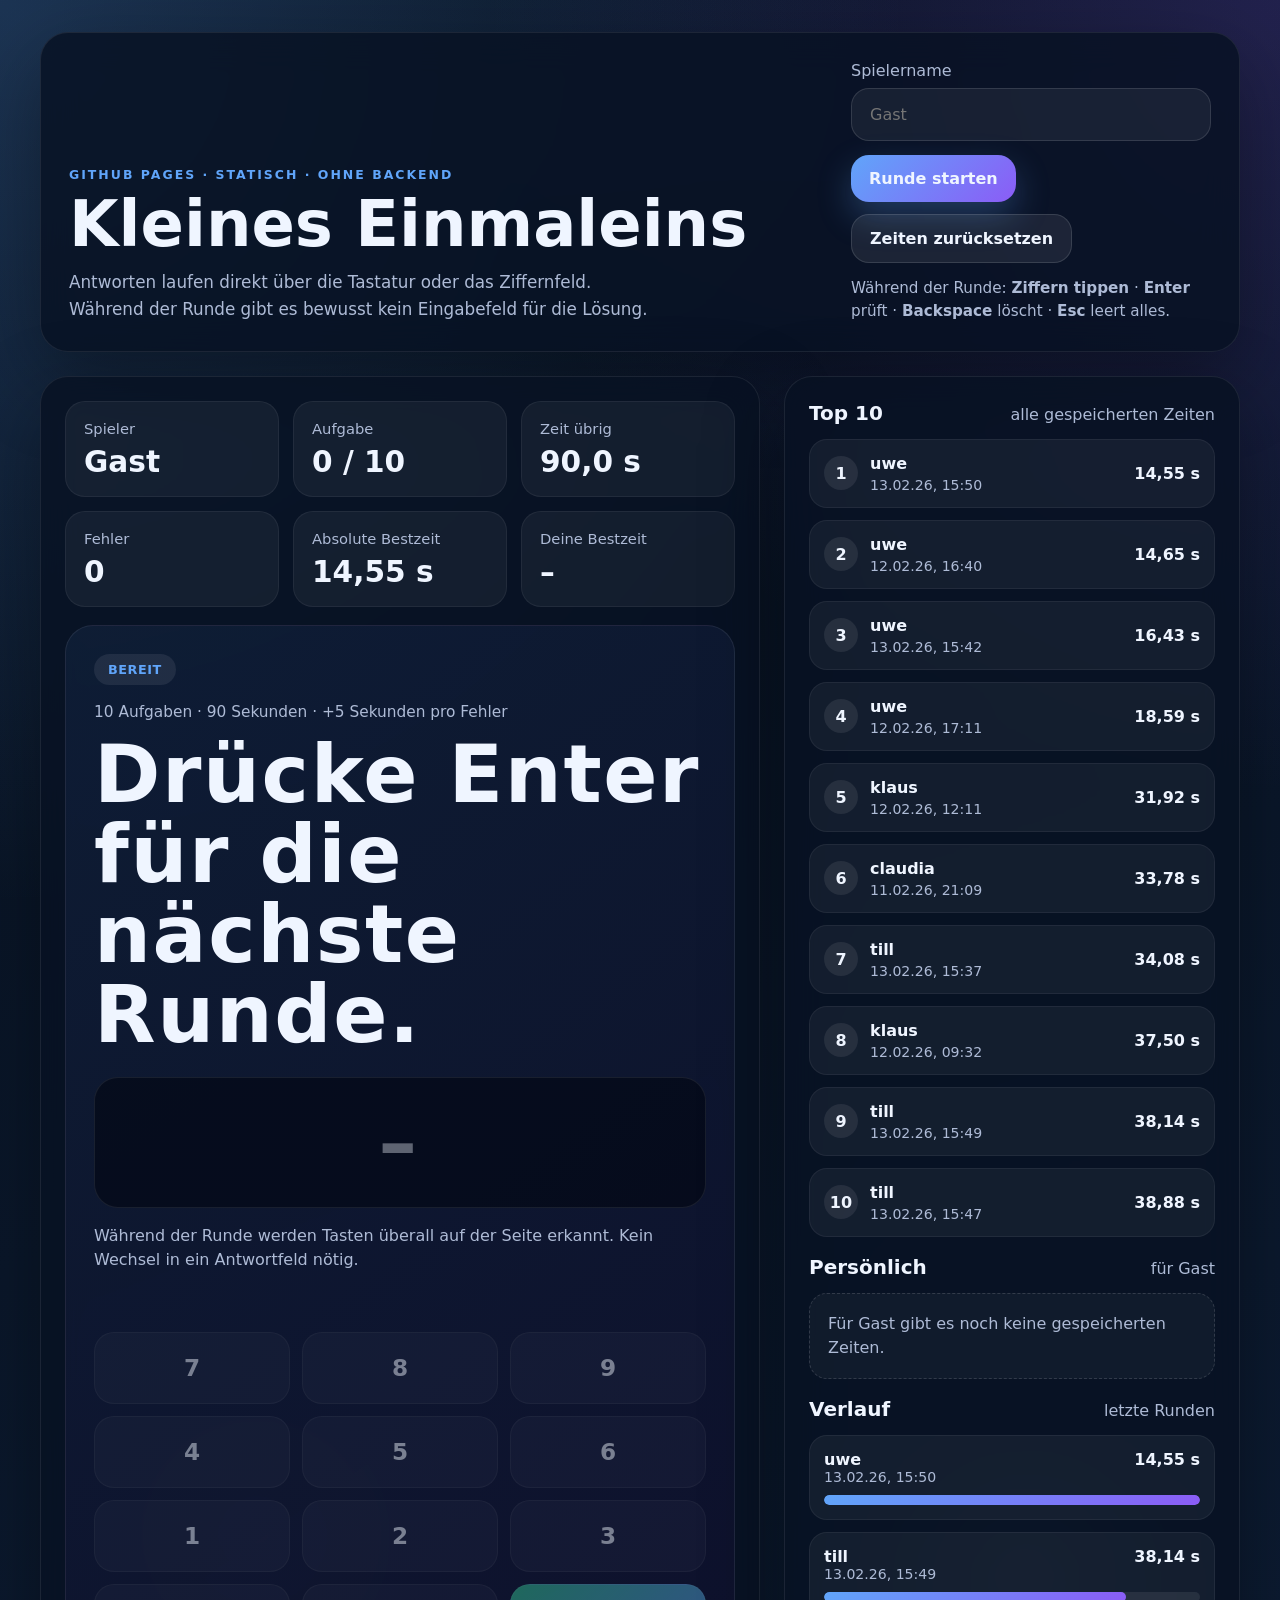
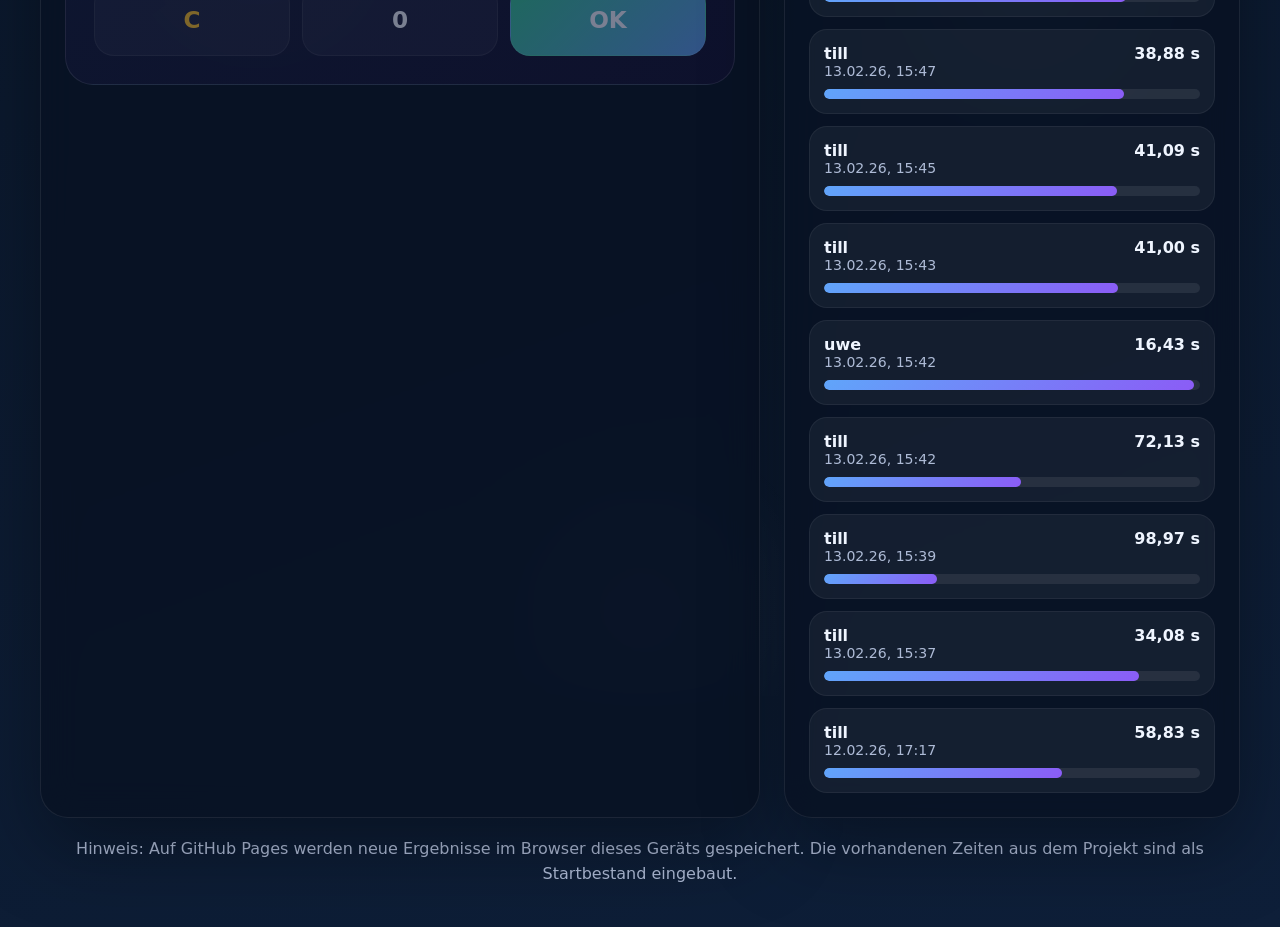
==== zeiten.html @ 7a658442 "initial commit" ====
<!DOCTYPE html>
<html lang="de">
<head>
  <meta charset="UTF-8">
  <meta name="viewport" content="width=device-width, initial-scale=1.0">
  <meta http-equiv="refresh" content="0; url=./index.html#verlauf">
  <title>Weiterleitung …</title>
  <link rel="canonical" href="./index.html#verlauf">
</head>
<body>
  <p>Die Ergebnisansicht ist nach <a href="./index.html#verlauf">index.html#verlauf</a> umgezogen.</p>
</body>
</html>
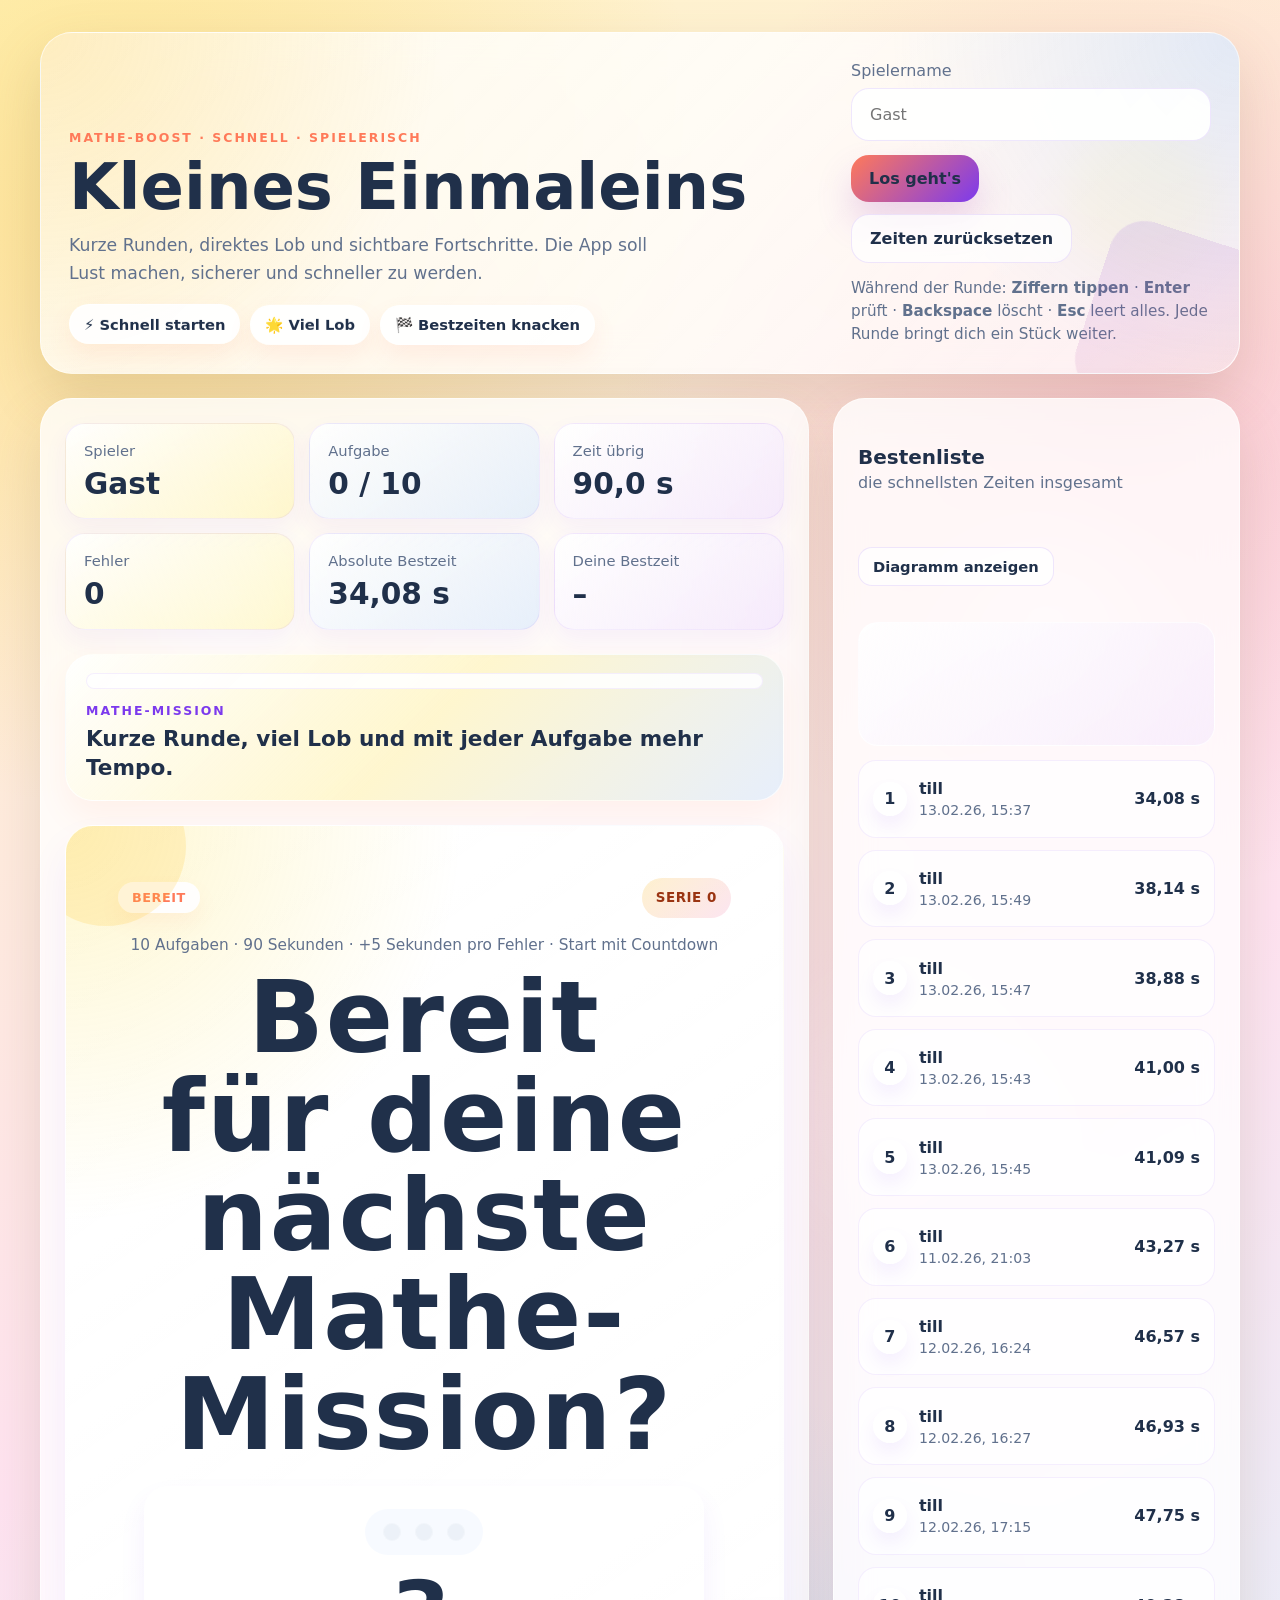
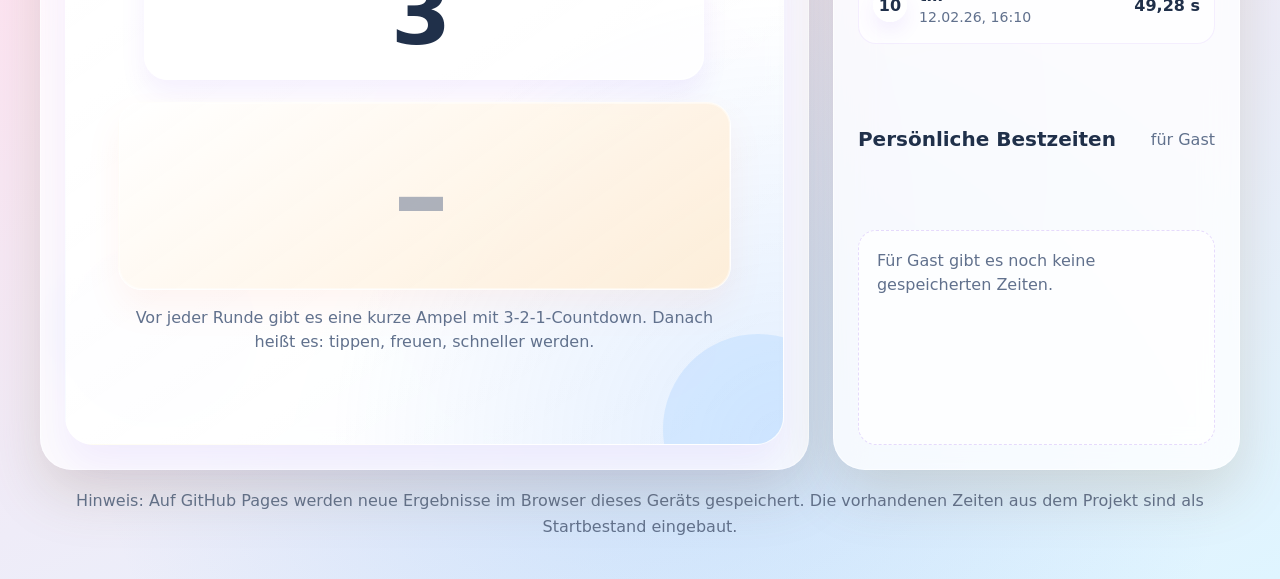
==== commit 32b3ed2b: "Die rechte Seite ist jetzt auf genau zwei Bereiche reduziert: Bestenliste und persönliche Bestzeiten" ====
--- a/zeiten.html
+++ b/zeiten.html
@@ -3,11 +3,11 @@
 <head>
   <meta charset="UTF-8">
   <meta name="viewport" content="width=device-width, initial-scale=1.0">
-  <meta http-equiv="refresh" content="0; url=./index.html#verlauf">
+  <meta http-equiv="refresh" content="0; url=./index.html#bestenliste">
   <title>Weiterleitung …</title>
-  <link rel="canonical" href="./index.html#verlauf">
+  <link rel="canonical" href="./index.html#bestenliste">
 </head>
 <body>
-  <p>Die Ergebnisansicht ist nach <a href="./index.html#verlauf">index.html#verlauf</a> umgezogen.</p>
+  <p>Die Ergebnisansicht ist nach <a href="./index.html#bestenliste">index.html#bestenliste</a> umgezogen.</p>
 </body>
 </html>
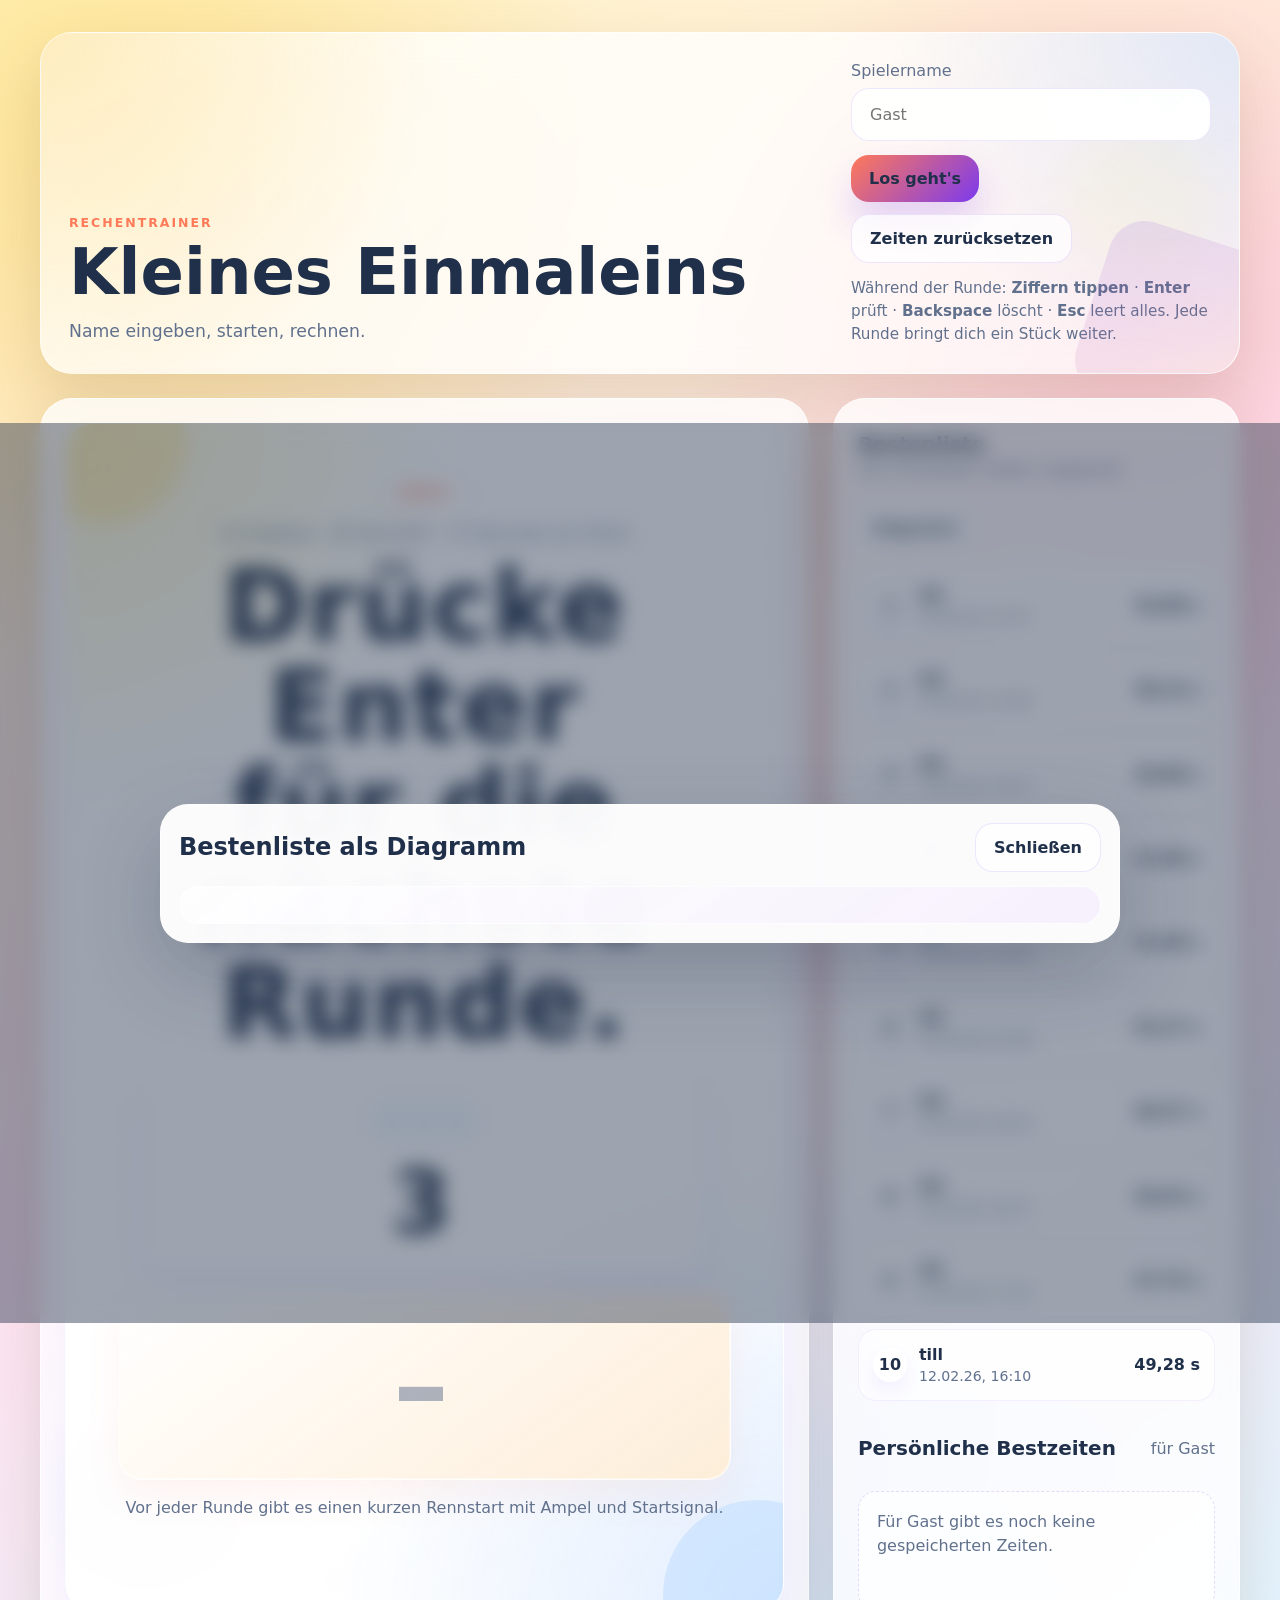
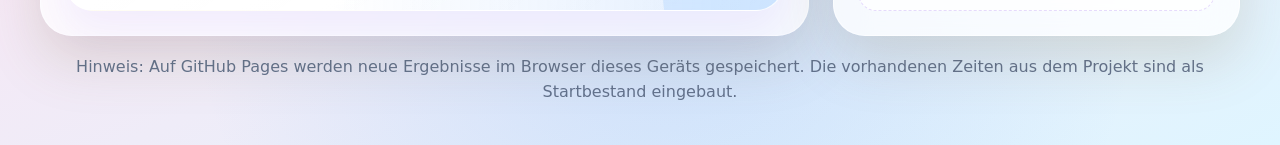
==== commit 6c3b5c99: "UI/UX verbessert" ====
--- a/zeiten.html
+++ b/zeiten.html
@@ -5,6 +5,7 @@
   <meta name="viewport" content="width=device-width, initial-scale=1.0">
   <meta http-equiv="refresh" content="0; url=./index.html#bestenliste">
   <title>Weiterleitung …</title>
+  <link rel="icon" href="./favicon.svg" type="image/svg+xml">
   <link rel="canonical" href="./index.html#bestenliste">
 </head>
 <body>
